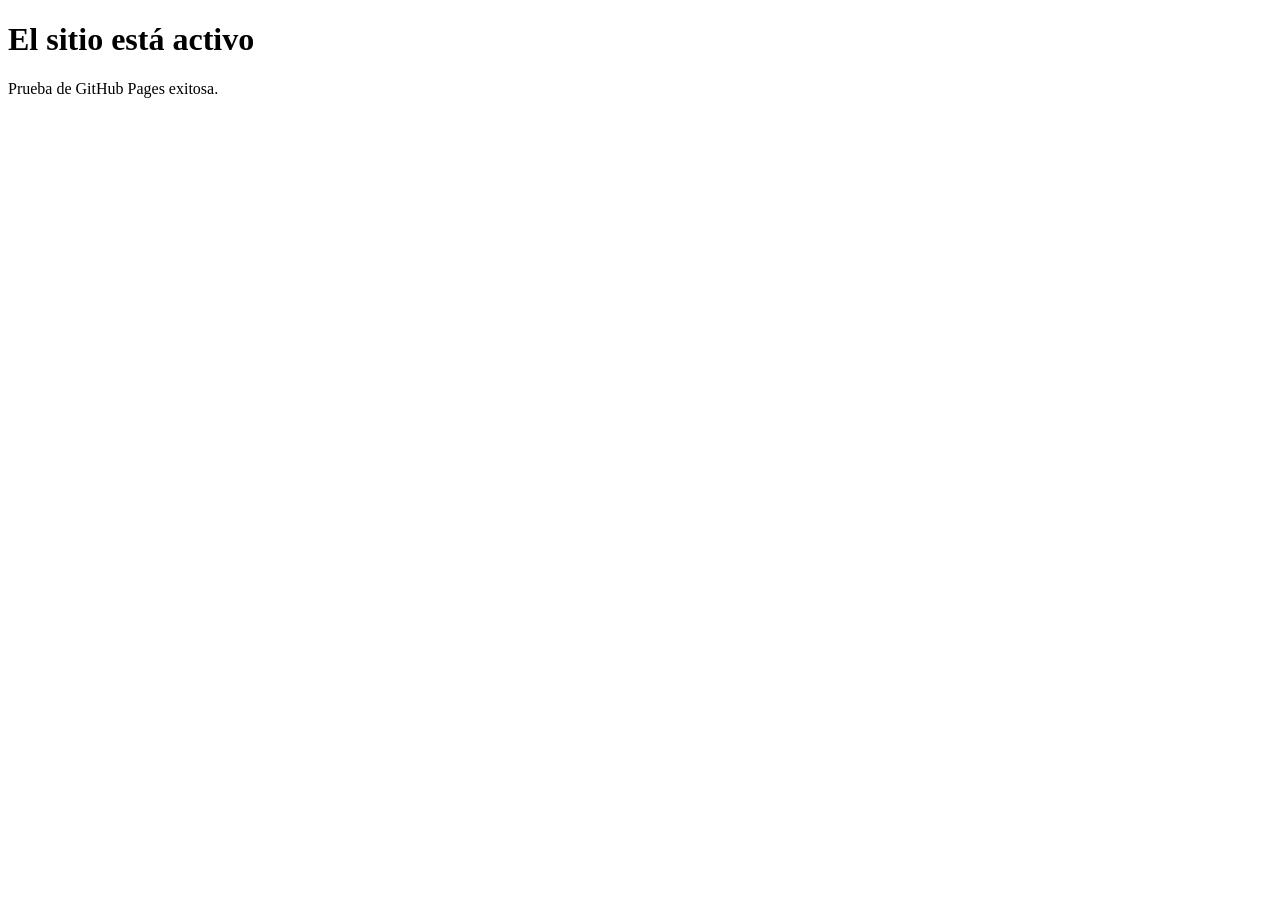
==== index.html @ 71c4453d "Add initial HTML structure for the website Signed-off-by: SIERRA4817 <107329649+sierra4817@users.nor" ====
<!DOCTYPE html>
<html lang="es">
<head>
    <meta charset="UTF-8">
    <title>Mi Sitio Web</title>
</head>
<body>
    <h1>El sitio está activo</h1>
    <p>Prueba de GitHub Pages exitosa.</p>
</body>
</html>
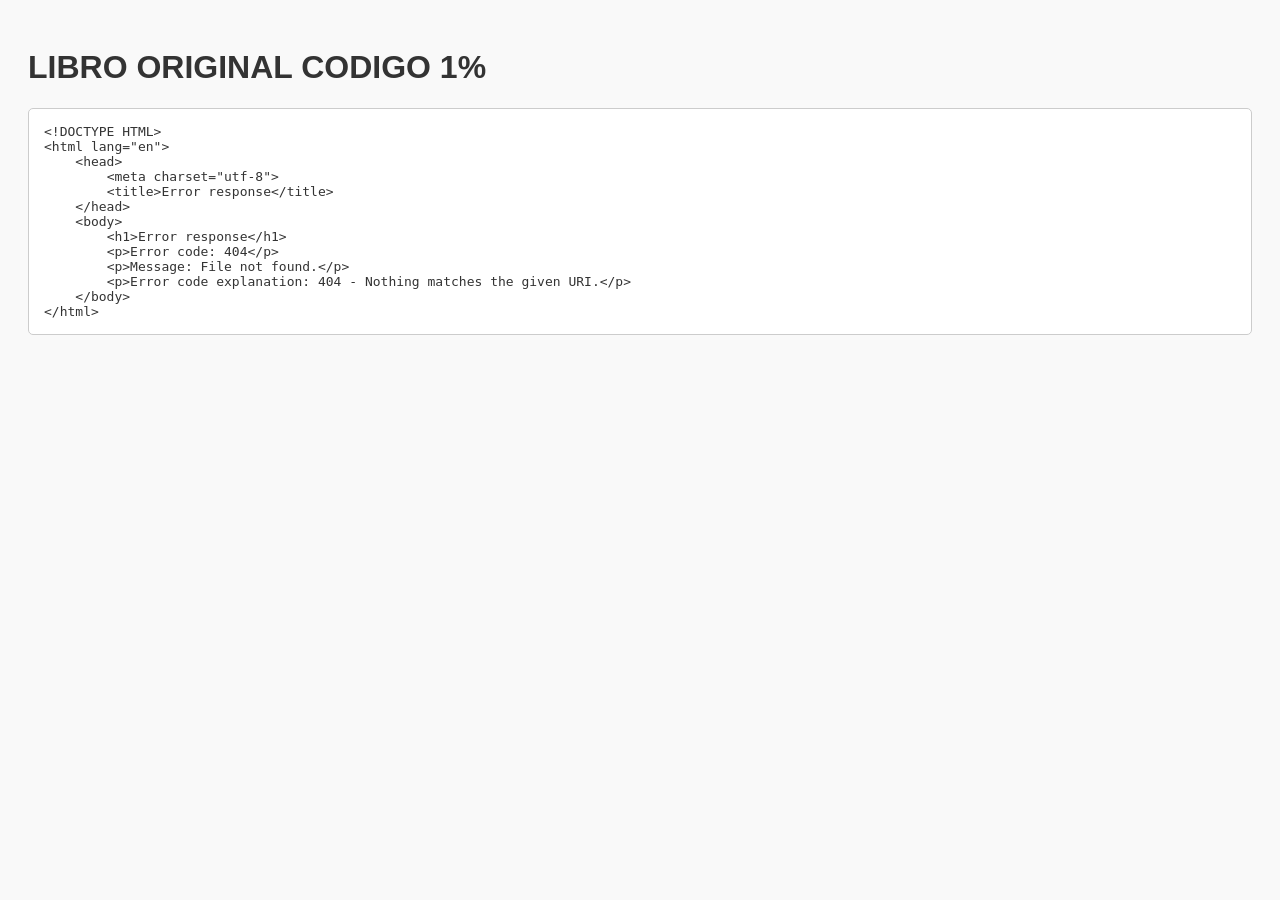
==== commit 02db2c60: "Enhance index.html with responsive design and styles Added viewport meta tag and styling for better " ====
--- a/index.html
+++ b/index.html
@@ -1,11 +1,44 @@
 <!DOCTYPE html>
 <html lang="es">
 <head>
-    <meta charset="UTF-8">
-    <title>Mi Sitio Web</title>
+  <meta charset="UTF-8" />
+  <meta name="viewport" content="width=device-width, initial-scale=1.0"/>
+  <title>LIBRO ORIGINAL CODIGO 1%</title>
+  <style>
+    body {
+      font-family: Arial, sans-serif;
+      background-color: #f9f9f9;
+      color: #333;
+      padding: 20px;
+    }
+    pre {
+      white-space: pre-wrap;
+      word-wrap: break-word;
+      background-color: #fff;
+      padding: 15px;
+      border: 1px solid #ccc;
+      border-radius: 5px;
+      overflow-x: auto;
+    }
+  </style>
 </head>
 <body>
-    <h1>El sitio está activo</h1>
-    <p>Prueba de GitHub Pages exitosa.</p>
+
+<h1>LIBRO ORIGINAL CODIGO 1%</h1>
+
+<pre id="contenido">
+<!-- PEGAR AQUÍ EL CONTENIDO DEL ARCHIVO -->
+</pre>
+
+<script>
+  // Si quieres cargar el contenido desde un archivo externo (opcional)
+  fetch("codigo.txt")
+    .then(response => response.text())
+    .then(data => {
+      document.getElementById("contenido").textContent = data;
+    })
+    .catch(err => console.error("Error al cargar el archivo:", err));
+</script>
+
 </body>
 </html>
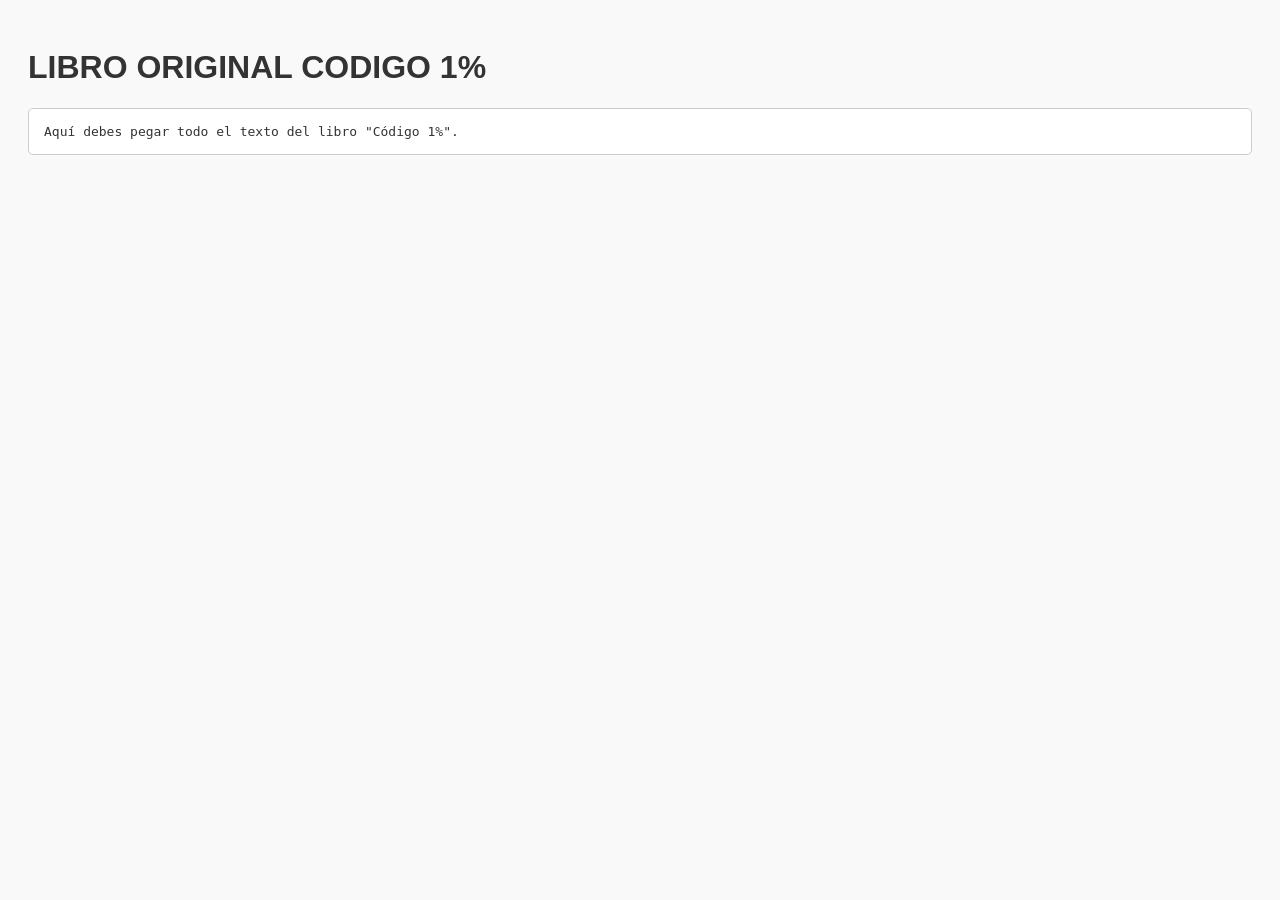
==== commit 3079b2e0: "Update index.html Signed-off-by: SIERRA4817 <107329649+sierra4817@users.noreply.github.com>" ====
--- a/index.html
+++ b/index.html
@@ -27,18 +27,8 @@
 <h1>LIBRO ORIGINAL CODIGO 1%</h1>
 
 <pre id="contenido">
-<!-- PEGAR AQUÍ EL CONTENIDO DEL ARCHIVO -->
+Aquí debes pegar todo el texto del libro "Código 1%".
 </pre>
-
-<script>
-  // Si quieres cargar el contenido desde un archivo externo (opcional)
-  fetch("codigo.txt")
-    .then(response => response.text())
-    .then(data => {
-      document.getElementById("contenido").textContent = data;
-    })
-    .catch(err => console.error("Error al cargar el archivo:", err));
-</script>
 
 </body>
 </html>
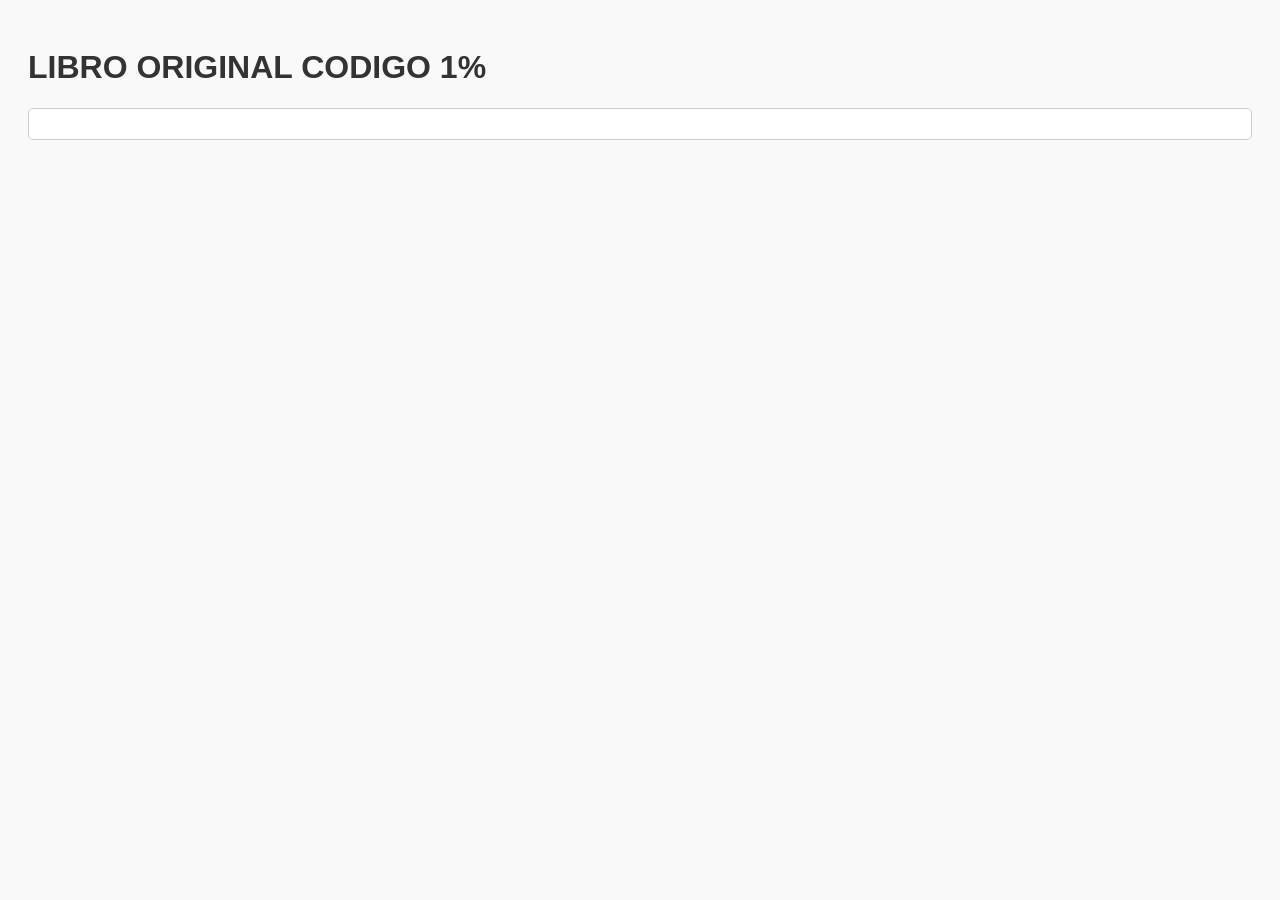
==== commit b02ae618: "Update index.html Signed-off-by: SIERRA4817 <107329649+sierra4817@users.noreply.github.com>" ====
--- a/index.html
+++ b/index.html
@@ -18,7 +18,6 @@
       padding: 15px;
       border: 1px solid #ccc;
       border-radius: 5px;
-      overflow-x: auto;
     }
   </style>
 </head>
@@ -26,8 +25,7 @@
 
 <h1>LIBRO ORIGINAL CODIGO 1%</h1>
 
-<pre id="contenido">
-Aquí debes pegar todo el texto del libro "Código 1%".
+<pre>
 </pre>
 
 </body>
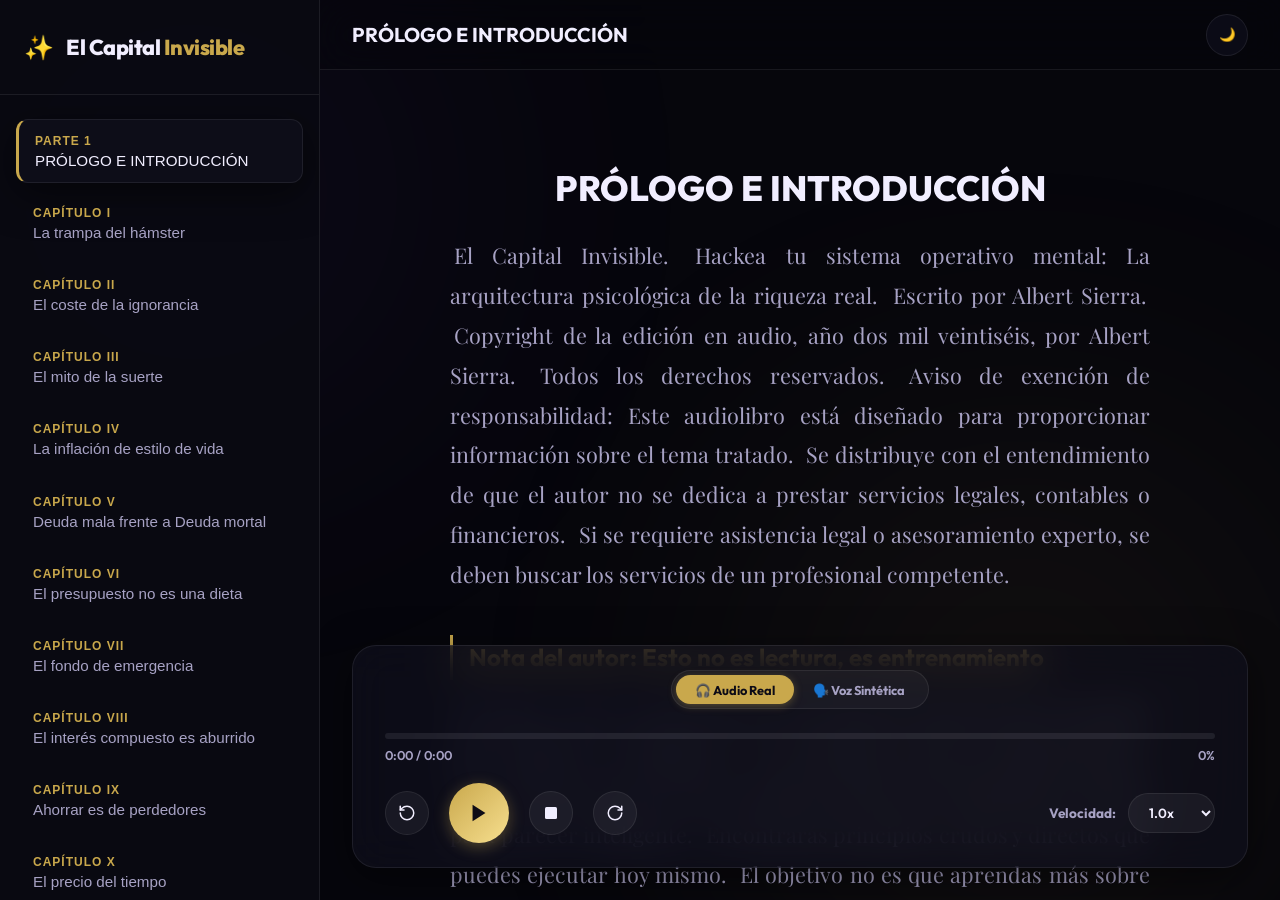
==== commit 40c40624: "Add files via upload Signed-off-by: SIERRA4817 <107329649+sierra4817@users.noreply.github.com>" ====
--- a/index.html
+++ b/index.html
@@ -1,32 +1,132 @@
 <!DOCTYPE html>
 <html lang="es">
 <head>
-  <meta charset="UTF-8" />
-  <meta name="viewport" content="width=device-width, initial-scale=1.0"/>
-  <title>LIBRO ORIGINAL CODIGO 1%</title>
-  <style>
-    body {
-      font-family: Arial, sans-serif;
-      background-color: #f9f9f9;
-      color: #333;
-      padding: 20px;
-    }
-    pre {
-      white-space: pre-wrap;
-      word-wrap: break-word;
-      background-color: #fff;
-      padding: 15px;
-      border: 1px solid #ccc;
-      border-radius: 5px;
-    }
-  </style>
+    <meta charset="UTF-8">
+    <meta name="viewport" content="width=device-width, initial-scale=1.0">
+    <title>Lector Inteligente - El Capital Invisible</title>
+    
+    <!-- Google Fonts -->
+    <link rel="preconnect" href="https://fonts.googleapis.com">
+    <link rel="preconnect" href="https://fonts.gstatic.com" crossorigin>
+    <link href="https://fonts.googleapis.com/css2?family=Outfit:wght@300;400;500;600;700;800&family=Playfair+Display:ital,wght@0,500;0,700;1,400&display=swap" rel="stylesheet">
+    
+    <!-- Styles -->
+    <link rel="stylesheet" href="styles.css">
 </head>
-<body>
+<body class="dark-theme">
+    <!-- Background glows -->
+    <div class="ambient-glow bg-glow-1"></div>
+    <div class="ambient-glow bg-glow-2"></div>
 
-<h1>LIBRO ORIGINAL CODIGO 1%</h1>
+    <div class="app-wrapper">
+        <!-- Sidebar: Chapter List -->
+        <aside class="sidebar" id="sidebar">
+            <div class="sidebar-header">
+                <div class="logo-area">
+                    <span class="logo-icon">✨</span>
+                    <h2>El Capital <span class="gold-text">Invisible</span></h2>
+                </div>
+                <button class="close-sidebar-btn" id="close-sidebar-mobile" aria-label="Cerrar menú">×</button>
+            </div>
+            <nav class="chapter-nav">
+                <ul id="chapter-list">
+                    <!-- Loaded dynamically from app.js -->
+                </ul>
+            </nav>
+        </aside>
 
-<pre>
-</pre>
+        <!-- Main Content Area -->
+        <main class="main-content">
+            <!-- Top Bar -->
+            <header class="top-bar">
+                <button class="menu-toggle-btn" id="menu-toggle" aria-label="Ver capítulos">
+                    <svg viewBox="0 0 24 24" fill="none" stroke="currentColor" stroke-width="2">
+                        <line x1="3" y1="12" x2="21" y2="12"></line>
+                        <line x1="3" y1="6" x2="21" y2="6"></line>
+                        <line x1="3" y1="18" x2="21" y2="18"></line>
+                    </svg>
+                </button>
+                <div class="header-center">
+                    <h1 id="current-chapter-title">Cargando Libro...</h1>
+                </div>
+                <div class="theme-switch-wrapper">
+                    <button class="theme-toggle-btn" id="theme-toggle" title="Cambiar tema">
+                        <span class="sun-icon">☀️</span>
+                        <span class="moon-icon">🌙</span>
+                    </button>
+                </div>
+            </header>
 
+            <!-- E-Reader Pane -->
+            <article class="reader-pane" id="reader-pane">
+                <div class="reader-container" id="reader-container">
+                    <!-- Text paragraphs loaded dynamically -->
+                </div>
+            </article>
+
+            <!-- Bottom Glassmorphic Controller -->
+            <footer class="player-bar">
+                <div class="player-header">
+                    <div class="mode-selector">
+                        <button class="mode-btn active" id="mode-audio">🎧 Audio Real</button>
+                        <button class="mode-btn" id="mode-tts">🗣️ Voz Sintética</button>
+                    </div>
+                </div>
+
+                <div class="player-progress">
+                    <div class="progress-bar-bg" id="progress-bar-bg">
+                        <div class="progress-bar-fill" id="progress-bar-fill"></div>
+                    </div>
+                    <div class="progress-labels">
+                        <span id="progress-percent">0:00 / 0:00</span>
+                        <span id="progress-percentage-val">0%</span>
+                    </div>
+                </div>
+
+                <div class="player-controls">
+                    <div class="voice-controls" id="voice-controls-container">
+                        <label for="voice-select">Voz:</label>
+                        <select id="voice-select" class="custom-select">
+                            <option value="">Cargando voces del sistema...</option>
+                        </select>
+                    </div>
+
+                    <div class="playback-buttons">
+                        <button class="player-btn btn-secondary" id="btn-prev" title="Retroceder 10s">
+                            <svg viewBox="0 0 24 24" fill="none" stroke="currentColor" stroke-width="2" stroke-linecap="round" stroke-linejoin="round"><path d="M3 12a9 9 0 1 0 9-9 9.75 9.75 0 0 0-6.74 2.74L3 8"/><path d="M3 3v5h5"/></svg>
+                        </button>
+                        <button class="player-btn btn-primary btn-play-pause" id="btn-play-pause" title="Reproducir">
+                            <svg class="play-svg" viewBox="0 0 24 24" fill="currentColor"><polygon points="5 3 19 12 5 21 5 3"></polygon></svg>
+                            <svg class="pause-svg hidden" viewBox="0 0 24 24" fill="currentColor"><rect x="6" y="4" width="4" height="16"></rect><rect x="14" y="4" width="4" height="16"></rect></svg>
+                        </button>
+                        <button class="player-btn btn-secondary" id="btn-stop" title="Detener">
+                            <svg viewBox="0 0 24 24" fill="currentColor"><rect x="4" y="4" width="16" height="16" rx="2"></rect></svg>
+                        </button>
+                        <button class="player-btn btn-secondary" id="btn-next" title="Adelantar 10s">
+                            <svg viewBox="0 0 24 24" fill="none" stroke="currentColor" stroke-width="2" stroke-linecap="round" stroke-linejoin="round"><path d="M21 12a9 9 0 1 1-9-9 9.75 9.75 0 0 1 6.74 2.74L21 8"/><path d="M21 3v5h-5"/></svg>
+                        </button>
+                    </div>
+
+                    <div class="speed-controls">
+                        <label for="speed-select">Velocidad:</label>
+                        <select id="speed-select" class="custom-select">
+                            <option value="0.75">0.75x</option>
+                            <option value="1.0" selected>1.0x</option>
+                            <option value="1.2">1.2x</option>
+                            <option value="1.5">1.5x</option>
+                            <option value="1.8">1.8x</option>
+                            <option value="2.0">2.0x</option>
+                        </select>
+                    </div>
+                </div>
+            </footer>
+        </main>
+    </div>
+
+    <!-- Hidden native audio element -->
+    <audio id="audio-element"></audio>
+
+    <!-- Scripts -->
+    <script src="app.js"></script>
 </body>
 </html>
--- a/styles.css
+++ b/styles.css
@@ -0,0 +1,665 @@
+/* ==========================================================================
+   DESIGN SYSTEM & CONSTANTS
+   ========================================================================== */
+:root {
+    /* Fonts */
+    --font-ui: 'Outfit', -apple-system, BlinkMacSystemFont, 'Segoe UI', Roboto, sans-serif;
+    --font-serif: 'Georgia', 'Playfair Display', serif;
+
+    /* Dark Mode Theme (Default) */
+    --bg-main: #06060c;
+    --bg-surface: rgba(16, 16, 30, 0.65);
+    --bg-sidebar: rgba(10, 10, 18, 0.95);
+    --border-color: rgba(255, 255, 255, 0.08);
+    
+    --text-primary: #f1eeff;
+    --text-secondary: #a7a2c4;
+    --text-muted: #5e5a7b;
+    
+    --primary-color: #8a4bf3;
+    --primary-glow: rgba(138, 75, 243, 0.4);
+    --gold-color: #c9a84c;
+    --gold-glow: rgba(201, 168, 76, 0.35);
+    
+    --glass-blur: blur(20px);
+    --glass-shadow: 0 10px 40px rgba(0, 0, 0, 0.5);
+    --sentence-highlight-bg: rgba(201, 168, 76, 0.15);
+    --sentence-highlight-border: #c9a84c;
+    
+    --transition-smooth: all 0.3s cubic-bezier(0.25, 0.8, 0.25, 1);
+    --transition-quick: all 0.15s ease;
+}
+
+/* Light Mode Theme overrides */
+.light-theme {
+    --bg-main: #f5f5fa;
+    --bg-surface: rgba(255, 255, 255, 0.8);
+    --bg-sidebar: rgba(240, 240, 248, 0.95);
+    --border-color: rgba(0, 0, 0, 0.08);
+    
+    --text-primary: #12101e;
+    --text-secondary: #5a5475;
+    --text-muted: #9590b2;
+    
+    --primary-color: #7224ec;
+    --primary-glow: rgba(114, 36, 236, 0.2);
+    --gold-color: #b38f2e;
+    --gold-glow: rgba(179, 143, 46, 0.25);
+    
+    --glass-shadow: 0 10px 30px rgba(114, 36, 236, 0.06);
+    --sentence-highlight-bg: rgba(179, 143, 46, 0.12);
+    --sentence-highlight-border: #b38f2e;
+}
+
+/* ==========================================================================
+   RESET & SETUP
+   ========================================================================== */
+* {
+    margin: 0;
+    padding: 0;
+    box-sizing: border-box;
+}
+
+body {
+    font-family: var(--font-ui);
+    background-color: var(--bg-main);
+    color: var(--text-primary);
+    min-height: 100vh;
+    overflow: hidden;
+    transition: background-color 0.4s ease, color 0.4s ease;
+}
+
+/* Ambient Glowing Circles */
+.ambient-glow {
+    position: fixed;
+    border-radius: 50%;
+    filter: blur(150px);
+    z-index: -1;
+    pointer-events: none;
+    opacity: 0.12;
+    transition: opacity 0.5s ease;
+}
+
+.bg-glow-1 {
+    width: 50vw;
+    height: 50vw;
+    top: -10vw;
+    left: -10vw;
+    background: radial-gradient(circle, var(--primary-color) 0%, transparent 70%);
+}
+
+.bg-glow-2 {
+    width: 60vw;
+    height: 60vw;
+    bottom: -15vw;
+    right: -10vw;
+    background: radial-gradient(circle, var(--gold-color) 0%, transparent 70%);
+}
+
+/* ==========================================================================
+   LAYOUT STRUCTURE
+   ========================================================================== */
+.app-wrapper {
+    display: flex;
+    height: 100vh;
+    width: 100vw;
+}
+
+/* Sidebar */
+.sidebar {
+    width: 320px;
+    height: 100%;
+    background-color: var(--bg-sidebar);
+    border-right: 1px solid var(--border-color);
+    display: flex;
+    flex-direction: column;
+    z-index: 10;
+    transition: var(--transition-smooth);
+}
+
+.sidebar-header {
+    padding: 2rem 1.5rem;
+    border-bottom: 1px solid var(--border-color);
+    display: flex;
+    justify-content: space-between;
+    align-items: center;
+}
+
+.logo-area {
+    display: flex;
+    align-items: center;
+    gap: 0.75rem;
+}
+
+.logo-icon {
+    font-size: 1.5rem;
+}
+
+.logo-area h2 {
+    font-size: 1.35rem;
+    font-weight: 800;
+    letter-spacing: -0.5px;
+}
+
+.gold-text {
+    color: var(--gold-color);
+}
+
+.close-sidebar-btn {
+    display: none;
+    background: none;
+    border: none;
+    color: var(--text-primary);
+    font-size: 2rem;
+    cursor: pointer;
+}
+
+/* Chapter List navigation */
+.chapter-nav {
+    flex: 1;
+    overflow-y: auto;
+    padding: 1.5rem 1rem;
+}
+
+.chapter-nav::-webkit-scrollbar {
+    width: 5px;
+}
+.chapter-nav::-webkit-scrollbar-thumb {
+    background-color: var(--border-color);
+    border-radius: 4px;
+}
+
+.chapter-nav ul {
+    list-style: none;
+    display: flex;
+    flex-direction: column;
+    gap: 0.5rem;
+}
+
+.chapter-item-btn {
+    width: 100%;
+    text-align: left;
+    background: none;
+    border: 1px solid transparent;
+    padding: 0.85rem 1rem;
+    border-radius: 12px;
+    color: var(--text-secondary);
+    font-weight: 500;
+    font-size: 0.95rem;
+    cursor: pointer;
+    transition: var(--transition-smooth);
+    display: flex;
+    flex-direction: column;
+    gap: 0.25rem;
+}
+
+.chapter-item-btn:hover {
+    background-color: rgba(255, 255, 255, 0.03);
+    color: var(--text-primary);
+}
+
+.chapter-item-btn.active {
+    background-color: var(--bg-surface);
+    border-color: var(--border-color);
+    color: var(--text-primary);
+    box-shadow: var(--glass-shadow);
+    border-left: 3px solid var(--gold-color);
+}
+
+.chapter-item-num {
+    font-size: 0.75rem;
+    text-transform: uppercase;
+    letter-spacing: 1px;
+    color: var(--gold-color);
+    font-weight: 700;
+}
+
+.chapter-item-name {
+    font-size: 0.95rem;
+}
+
+/* Main Content Area */
+.main-content {
+    flex: 1;
+    height: 100%;
+    display: flex;
+    flex-direction: column;
+    position: relative;
+    overflow: hidden;
+}
+
+/* Top Bar */
+.top-bar {
+    height: 70px;
+    border-bottom: 1px solid var(--border-color);
+    display: flex;
+    align-items: center;
+    justify-content: space-between;
+    padding: 0 2rem;
+    background-color: rgba(6, 6, 12, 0.4);
+    backdrop-filter: var(--glass-blur);
+    z-index: 5;
+}
+
+.menu-toggle-btn {
+    display: none;
+    background: none;
+    border: none;
+    color: var(--text-primary);
+    cursor: pointer;
+    width: 40px;
+    height: 40px;
+    align-items: center;
+    justify-content: center;
+    border-radius: 50%;
+    transition: var(--transition-quick);
+}
+
+.menu-toggle-btn:hover {
+    background-color: var(--border-color);
+}
+
+.menu-toggle-btn svg {
+    width: 24px;
+    height: 24px;
+}
+
+.header-center h1 {
+    font-size: 1.25rem;
+    font-weight: 700;
+    color: var(--text-primary);
+}
+
+.theme-toggle-btn {
+    background: var(--bg-surface);
+    border: 1px solid var(--border-color);
+    width: 42px;
+    height: 42px;
+    border-radius: 50%;
+    cursor: pointer;
+    display: flex;
+    align-items: center;
+    justify-content: center;
+    color: var(--text-primary);
+    transition: var(--transition-smooth);
+}
+
+.theme-toggle-btn:hover {
+    border-color: var(--gold-color);
+    transform: scale(1.05);
+}
+
+.theme-toggle-btn .sun-icon { display: none; }
+.theme-toggle-btn .moon-icon { display: block; }
+.light-theme .theme-toggle-btn .sun-icon { display: block; }
+.light-theme .theme-toggle-btn .moon-icon { display: none; }
+
+/* ==========================================================================
+   READER PANE (Georgia typography)
+   ========================================================================== */
+.reader-pane {
+    flex: 1;
+    overflow-y: auto;
+    padding: 3rem 4rem 10rem 4rem;
+    display: flex;
+    justify-content: center;
+    scroll-behavior: smooth;
+}
+
+.reader-pane::-webkit-scrollbar {
+    width: 8px;
+}
+.reader-pane::-webkit-scrollbar-thumb {
+    background-color: var(--border-color);
+    border-radius: 4px;
+}
+
+.reader-container {
+    max-width: 700px;
+    width: 100%;
+    font-family: var(--font-serif);
+    line-height: 1.85;
+    font-size: 1.35rem;
+}
+
+/* Headings in E-reader */
+.reader-container h3 {
+    font-family: var(--font-ui);
+    font-size: 2.2rem;
+    font-weight: 800;
+    color: var(--text-primary);
+    text-align: center;
+    margin-top: 3rem;
+    margin-bottom: 1.5rem;
+    line-height: 1.3;
+}
+
+.reader-container h4 {
+    font-family: var(--font-ui);
+    font-size: 1.5rem;
+    font-weight: 700;
+    color: var(--gold-color);
+    margin-top: 2.5rem;
+    margin-bottom: 1rem;
+    border-left: 3px solid var(--gold-color);
+    padding-left: 1rem;
+}
+
+.reader-container hr {
+    border: none;
+    height: 1px;
+    background-color: var(--border-color);
+    margin: 3rem 0;
+    position: relative;
+}
+
+.reader-container p {
+    margin-bottom: 1.75rem;
+    text-align: justify;
+    color: var(--text-secondary);
+    transition: var(--transition-smooth);
+}
+
+/* Sentence element styling */
+.sentence {
+    position: relative;
+    border-radius: 4px;
+    padding: 0 4px;
+    cursor: pointer;
+    transition: var(--transition-quick);
+}
+
+.sentence:hover {
+    background-color: rgba(255, 255, 255, 0.05);
+    color: var(--text-primary);
+}
+
+.light-theme .sentence:hover {
+    background-color: rgba(0, 0, 0, 0.04);
+}
+
+/* Speech Synthesis Active Sentence Highlights */
+.sentence.active-sentence {
+    background-color: var(--sentence-highlight-bg);
+    border-bottom: 2px solid var(--sentence-highlight-border);
+    color: var(--text-primary);
+    font-weight: 500;
+    box-shadow: 0 4px 12px rgba(0, 0, 0, 0.15);
+}
+
+.main-content:has(.active-sentence) .sentence:not(.active-sentence) {
+    opacity: 0.45;
+}
+
+/* ==========================================================================
+   GLASSMORPHIC PLAYER BAR
+   ========================================================================== */
+.player-bar {
+    position: absolute;
+    bottom: 2rem;
+    left: 2rem;
+    right: 2rem;
+    background-color: var(--bg-surface);
+    backdrop-filter: var(--glass-blur);
+    border: 1px solid var(--border-color);
+    border-radius: 24px;
+    padding: 1.5rem 2rem;
+    box-shadow: var(--glass-shadow);
+    display: flex;
+    flex-direction: column;
+    gap: 1.25rem;
+    z-index: 6;
+    transition: var(--transition-smooth);
+}
+
+.player-header {
+    display: flex;
+    justify-content: center;
+    margin-bottom: 0.25rem;
+}
+
+.mode-selector {
+    display: inline-flex;
+    background-color: rgba(255, 255, 255, 0.04);
+    padding: 0.25rem;
+    border-radius: 100px;
+    border: 1px solid var(--border-color);
+}
+
+.light-theme .mode-selector {
+    background-color: rgba(0, 0, 0, 0.03);
+}
+
+.mode-btn {
+    background: none;
+    border: none;
+    padding: 0.4rem 1.2rem;
+    font-weight: 700;
+    color: var(--text-secondary);
+    border-radius: 100px;
+    cursor: pointer;
+    font-size: 0.8rem;
+    transition: var(--transition-quick);
+    font-family: var(--font-ui);
+}
+
+.mode-btn:hover {
+    color: var(--text-primary);
+}
+
+.mode-btn.active {
+    background-color: var(--gold-color);
+    color: #0d0b16;
+    box-shadow: 0 2px 8px var(--gold-glow);
+}
+
+/* Progress bar inside controller */
+.player-progress {
+    display: flex;
+    flex-direction: column;
+    gap: 0.5rem;
+}
+
+.progress-bar-bg {
+    height: 6px;
+    background-color: rgba(255, 255, 255, 0.08);
+    border-radius: 100px;
+    overflow: hidden;
+    cursor: pointer;
+    position: relative;
+}
+
+.light-theme .progress-bar-bg {
+    background-color: rgba(0, 0, 0, 0.08);
+}
+
+.progress-bar-fill {
+    height: 100%;
+    width: 0%;
+    background: linear-gradient(90deg, var(--primary-color), var(--gold-color));
+    border-radius: 100px;
+    transition: width 0.15s ease;
+}
+
+.progress-labels {
+    display: flex;
+    justify-content: space-between;
+    font-size: 0.8rem;
+    font-weight: 600;
+    color: var(--text-secondary);
+}
+
+/* Controller layouts */
+.player-controls {
+    display: flex;
+    justify-content: space-between;
+    align-items: center;
+    gap: 2rem;
+}
+
+.voice-controls, .speed-controls {
+    display: flex;
+    align-items: center;
+    gap: 0.75rem;
+    font-size: 0.85rem;
+    font-weight: 700;
+    color: var(--text-secondary);
+}
+
+/* Custom Dropdown selects */
+.custom-select {
+    background-color: rgba(255, 255, 255, 0.05);
+    border: 1px solid var(--border-color);
+    color: var(--text-primary);
+    padding: 0.6rem 1rem;
+    border-radius: 100px;
+    font-family: var(--font-ui);
+    font-weight: 600;
+    cursor: pointer;
+    outline: none;
+    transition: var(--transition-smooth);
+}
+
+.light-theme .custom-select {
+    background-color: rgba(0, 0, 0, 0.03);
+}
+
+.custom-select:hover, .custom-select:focus {
+    border-color: var(--gold-color);
+    background-color: rgba(255, 255, 255, 0.08);
+}
+
+#voice-select {
+    max-width: 260px;
+}
+
+/* Buttons in Playback Controls */
+.playback-buttons {
+    display: flex;
+    align-items: center;
+    gap: 1.25rem;
+}
+
+.player-btn {
+    border: none;
+    border-radius: 50%;
+    cursor: pointer;
+    display: flex;
+    align-items: center;
+    justify-content: center;
+    transition: var(--transition-smooth);
+}
+
+.btn-primary {
+    width: 60px;
+    height: 60px;
+    background: linear-gradient(135deg, var(--gold-color), #f7df8f);
+    color: #0d0b16;
+    box-shadow: 0 4px 15px var(--gold-glow);
+}
+
+.btn-primary:hover {
+    transform: scale(1.08);
+    box-shadow: 0 6px 20px var(--gold-color);
+}
+
+.btn-secondary {
+    width: 44px;
+    height: 44px;
+    background-color: rgba(255, 255, 255, 0.05);
+    border: 1px solid var(--border-color);
+    color: var(--text-primary);
+}
+
+.light-theme .btn-secondary {
+    background-color: rgba(0, 0, 0, 0.03);
+}
+
+.btn-secondary:hover {
+    border-color: var(--gold-color);
+    color: var(--gold-color);
+    transform: translateY(-2px);
+}
+
+.player-btn svg {
+    width: 18px;
+    height: 18px;
+}
+
+.btn-primary svg {
+    width: 22px;
+    height: 22px;
+}
+
+.hidden {
+    display: none !important;
+}
+
+/* ==========================================================================
+   RESPONSIVE DESIGN (Adaptive styling)
+   ========================================================================== */
+@media (max-width: 992px) {
+    .sidebar {
+        position: fixed;
+        left: -320px;
+        top: 0;
+        bottom: 0;
+        box-shadow: 10px 0 30px rgba(0, 0, 0, 0.4);
+    }
+    
+    .sidebar.open {
+        left: 0;
+    }
+    
+    .close-sidebar-btn {
+        display: block;
+    }
+    
+    .menu-toggle-btn {
+        display: flex;
+    }
+}
+
+@media (max-width: 768px) {
+    .reader-pane {
+        padding: 2rem 1.5rem 12rem 1.5rem;
+    }
+    
+    .reader-container h3 {
+        font-size: 1.8rem;
+    }
+    
+    .reader-container {
+        font-size: 1.2rem;
+    }
+    
+    .player-bar {
+        left: 1rem;
+        right: 1rem;
+        bottom: 1rem;
+        padding: 1rem;
+        gap: 1rem;
+        border-radius: 20px;
+    }
+    
+    .player-controls {
+        flex-direction: column;
+        gap: 1rem;
+    }
+    
+    .voice-controls, .speed-controls {
+        width: 100%;
+        justify-content: space-between;
+    }
+    
+    #voice-select {
+        max-width: 100%;
+        flex: 1;
+    }
+    
+    .playback-buttons {
+        order: -1;
+        width: 100%;
+        justify-content: center;
+    }
+}
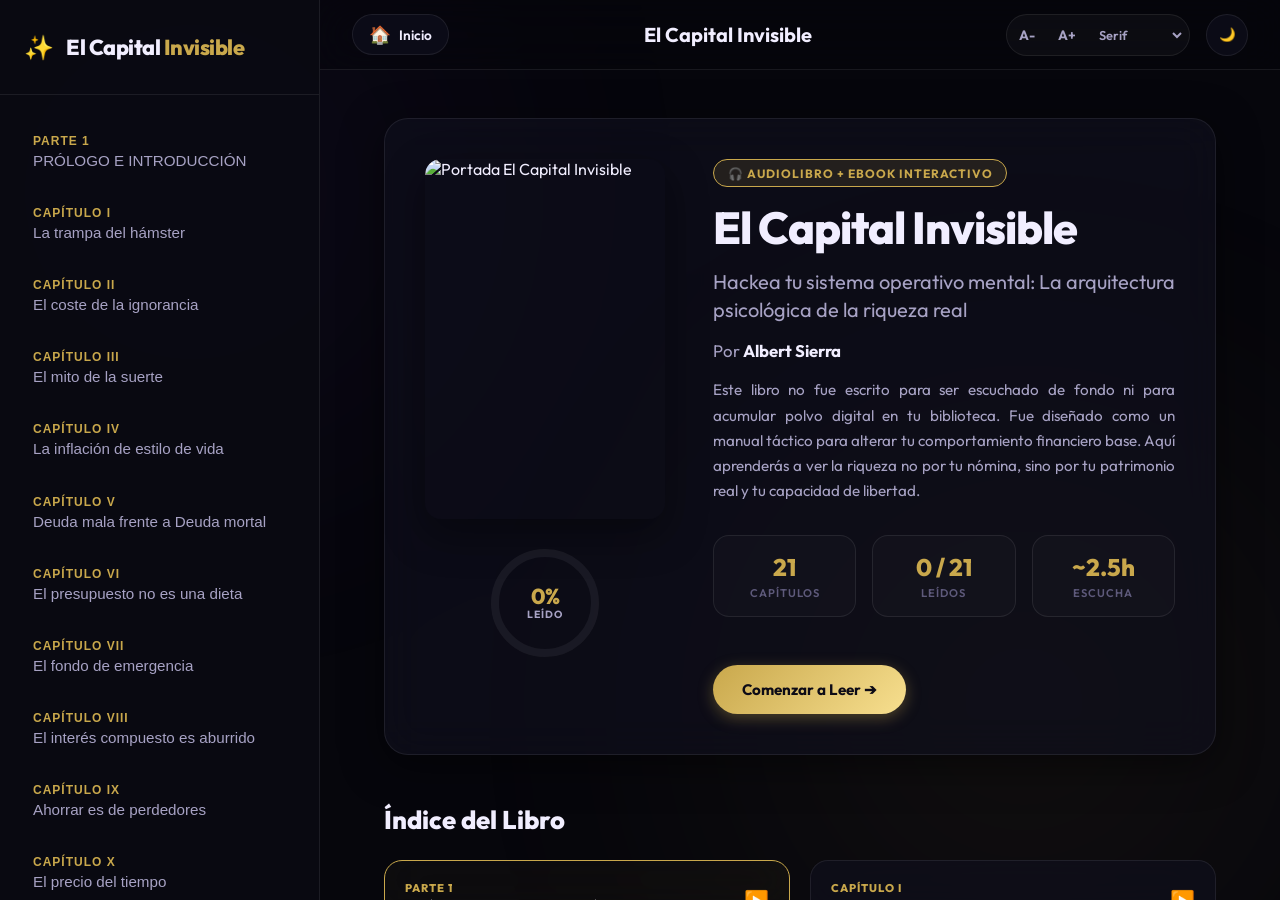
==== commit 392caefa: "Upgrade reader app: Add dashboard, sepia theme, ebook sizing controls, visualizer, and remove TTS vo" ====
--- a/index.html
+++ b/index.html
@@ -39,38 +39,118 @@
         <main class="main-content">
             <!-- Top Bar -->
             <header class="top-bar">
-                <button class="menu-toggle-btn" id="menu-toggle" aria-label="Ver capítulos">
-                    <svg viewBox="0 0 24 24" fill="none" stroke="currentColor" stroke-width="2">
-                        <line x1="3" y1="12" x2="21" y2="12"></line>
-                        <line x1="3" y1="6" x2="21" y2="6"></line>
-                        <line x1="3" y1="18" x2="21" y2="18"></line>
-                    </svg>
-                </button>
+                <div class="top-bar-left">
+                    <button class="menu-toggle-btn" id="menu-toggle" aria-label="Ver capítulos">
+                        <svg viewBox="0 0 24 24" fill="none" stroke="currentColor" stroke-width="2">
+                            <line x1="3" y1="12" x2="21" y2="12"></line>
+                            <line x1="3" y1="6" x2="21" y2="6"></line>
+                            <line x1="3" y1="18" x2="21" y2="18"></line>
+                        </svg>
+                    </button>
+                    <button class="btn-icon-bar" id="btn-go-home" title="Ir al Inicio / Biblioteca">
+                        <span class="home-icon-symbol">🏠</span>
+                        <span class="btn-text-desktop">Inicio</span>
+                    </button>
+                </div>
                 <div class="header-center">
-                    <h1 id="current-chapter-title">Cargando Libro...</h1>
-                </div>
-                <div class="theme-switch-wrapper">
-                    <button class="theme-toggle-btn" id="theme-toggle" title="Cambiar tema">
-                        <span class="sun-icon">☀️</span>
-                        <span class="moon-icon">🌙</span>
-                    </button>
+                    <h1 id="current-chapter-title">El Capital Invisible</h1>
+                </div>
+                <div class="top-bar-right">
+                    <div class="ebook-controls" id="ebook-controls">
+                        <button class="btn-font-size" id="font-decrease" title="Reducir letra">A-</button>
+                        <button class="btn-font-size" id="font-increase" title="Aumentar letra">A+</button>
+                        <select id="font-family-select" class="font-family-select" title="Familia de letra">
+                            <option value="serif" selected>Serif</option>
+                            <option value="sans-serif">Sans-Serif</option>
+                        </select>
+                    </div>
+                    <div class="theme-switch-wrapper">
+                        <button class="theme-toggle-btn" id="theme-toggle" title="Cambiar tema">
+                            <span class="theme-icon-indicator" id="theme-indicator">🌙</span>
+                        </button>
+                    </div>
                 </div>
             </header>
 
+            <!-- Dashboard / Biblioteca View -->
+            <section class="dashboard-view" id="dashboard-view">
+                <div class="dashboard-container">
+                    <div class="dashboard-hero">
+                        <div class="book-cover-wrapper">
+                            <img src="cover.png" alt="Portada El Capital Invisible" class="book-cover-img" id="dashboard-cover">
+                            <div class="progress-ring-container">
+                                <svg class="progress-ring" width="120" height="120">
+                                    <circle class="progress-ring__circle-bg" stroke="rgba(255,255,255,0.06)" stroke-width="8" fill="transparent" r="50" cx="60" cy="60"/>
+                                    <circle class="progress-ring__circle" id="progress-circle-bar" stroke="var(--gold-color)" stroke-width="8" fill="transparent" r="50" cx="60" cy="60" stroke-dasharray="314.16" stroke-dashoffset="314.16"/>
+                                </svg>
+                                <div class="progress-ring-text">
+                                    <span id="dashboard-progress-percent">0%</span>
+                                    <small>Leído</small>
+                                </div>
+                            </div>
+                        </div>
+                        <div class="book-details">
+                            <span class="badge">🎧 AUDIOLIBRO + EBOOK INTERACTIVO</span>
+                            <h2 class="book-title">El Capital Invisible</h2>
+                            <p class="book-subtitle">Hackea tu sistema operativo mental: La arquitectura psicológica de la riqueza real</p>
+                            <p class="book-author">Por <strong>Albert Sierra</strong></p>
+                            <p class="book-description">
+                                Este libro no fue escrito para ser escuchado de fondo ni para acumular polvo digital en tu biblioteca. Fue diseñado como un manual táctico para alterar tu comportamiento financiero base. Aquí aprenderás a ver la riqueza no por tu nómina, sino por tu patrimonio real y tu capacidad de libertad.
+                            </p>
+                            
+                            <div class="dashboard-stats">
+                                <div class="stat-card">
+                                    <span class="stat-val" id="stat-chapters-count">21</span>
+                                    <span class="stat-lbl">Capítulos</span>
+                                </div>
+                                <div class="stat-card">
+                                    <span class="stat-val" id="stat-progress-chapters">0 / 21</span>
+                                    <span class="stat-lbl">Leídos</span>
+                                </div>
+                                <div class="stat-card">
+                                    <span class="stat-val">~2.5h</span>
+                                    <span class="stat-lbl">Escucha</span>
+                                </div>
+                            </div>
+
+                            <div class="dashboard-actions">
+                                <button class="btn-dashboard btn-primary-dash" id="btn-start-reading">
+                                    Comenzar a Leer ➔
+                                </button>
+                                <button class="btn-dashboard btn-secondary-dash hidden" id="btn-resume-reading">
+                                    Continuar Lectura
+                                </button>
+                            </div>
+                        </div>
+                    </div>
+                    
+                    <div class="dashboard-chapters-section">
+                        <h3>Índice del Libro</h3>
+                        <div class="chapters-grid" id="chapters-grid">
+                            <!-- Loaded dynamically from app.js -->
+                        </div>
+                    </div>
+                </div>
+            </section>
+
             <!-- E-Reader Pane -->
-            <article class="reader-pane" id="reader-pane">
+            <article class="reader-pane hidden" id="reader-pane">
                 <div class="reader-container" id="reader-container">
                     <!-- Text paragraphs loaded dynamically -->
                 </div>
             </article>
 
             <!-- Bottom Glassmorphic Controller -->
-            <footer class="player-bar">
+            <footer class="player-bar hidden" id="player-bar-container">
                 <div class="player-header">
-                    <div class="mode-selector">
-                        <button class="mode-btn active" id="mode-audio">🎧 Audio Real</button>
-                        <button class="mode-btn" id="mode-tts">🗣️ Voz Sintética</button>
-                    </div>
+                    <div class="equalizer-container" id="equalizer" style="margin-left: 0;">
+                        <div class="equalizer-bar"></div>
+                        <div class="equalizer-bar"></div>
+                        <div class="equalizer-bar"></div>
+                        <div class="equalizer-bar"></div>
+                        <div class="equalizer-bar"></div>
+                    </div>
+                    <span class="player-track-info" id="player-track-info" style="font-size: 0.85rem; font-weight: 700; color: var(--gold-color); margin-left: 0.75rem;">Reproduciendo Audio Real</span>
                 </div>
 
                 <div class="player-progress">
@@ -84,13 +164,6 @@
                 </div>
 
                 <div class="player-controls">
-                    <div class="voice-controls" id="voice-controls-container">
-                        <label for="voice-select">Voz:</label>
-                        <select id="voice-select" class="custom-select">
-                            <option value="">Cargando voces del sistema...</option>
-                        </select>
-                    </div>
-
                     <div class="playback-buttons">
                         <button class="player-btn btn-secondary" id="btn-prev" title="Retroceder 10s">
                             <svg viewBox="0 0 24 24" fill="none" stroke="currentColor" stroke-width="2" stroke-linecap="round" stroke-linejoin="round"><path d="M3 12a9 9 0 1 0 9-9 9.75 9.75 0 0 0-6.74 2.74L3 8"/><path d="M3 3v5h5"/></svg>
--- a/styles.css
+++ b/styles.css
@@ -48,6 +48,27 @@
     
     --glass-shadow: 0 10px 30px rgba(114, 36, 236, 0.06);
     --sentence-highlight-bg: rgba(179, 143, 46, 0.12);
+    --sentence-highlight-border: #b38f2e;
+}
+
+/* Sepia Theme overrides */
+.sepia-theme {
+    --bg-main: #f4ecd8;
+    --bg-surface: rgba(253, 251, 245, 0.82);
+    --bg-sidebar: rgba(240, 230, 210, 0.95);
+    --border-color: rgba(90, 70, 50, 0.1);
+    
+    --text-primary: #3d2f1f;
+    --text-secondary: #6e5c4a;
+    --text-muted: #a39281;
+    
+    --primary-color: #9c5c24;
+    --primary-glow: rgba(156, 92, 36, 0.2);
+    --gold-color: #b38f2e;
+    --gold-glow: rgba(179, 143, 46, 0.25);
+    
+    --glass-shadow: 0 10px 35px rgba(90, 70, 50, 0.05);
+    --sentence-highlight-bg: rgba(179, 143, 46, 0.14);
     --sentence-highlight-border: #b38f2e;
 }
 
@@ -663,3 +684,520 @@
         justify-content: center;
     }
 }
+
+/* ==========================================================================
+   TOP BAR EXTENSIONS & EBOOK CONTROLS
+   ========================================================================== */
+.top-bar-left {
+    display: flex;
+    align-items: center;
+    gap: 1rem;
+}
+
+.btn-icon-bar {
+    background: var(--bg-surface);
+    border: 1px solid var(--border-color);
+    padding: 0.5rem 1rem;
+    border-radius: 100px;
+    font-family: var(--font-ui);
+    font-weight: 600;
+    font-size: 0.85rem;
+    color: var(--text-primary);
+    cursor: pointer;
+    display: flex;
+    align-items: center;
+    gap: 0.5rem;
+    transition: var(--transition-smooth);
+}
+
+.btn-icon-bar:hover {
+    border-color: var(--gold-color);
+    transform: translateY(-1px);
+}
+
+.home-icon-symbol {
+    font-size: 1.1rem;
+}
+
+.top-bar-right {
+    display: flex;
+    align-items: center;
+    gap: 1rem;
+}
+
+.ebook-controls {
+    display: flex;
+    align-items: center;
+    gap: 0.5rem;
+    background: rgba(0, 0, 0, 0.03);
+    padding: 0.25rem;
+    border-radius: 100px;
+    border: 1px solid var(--border-color);
+}
+
+.dark-theme .ebook-controls {
+    background: rgba(255, 255, 255, 0.03);
+}
+
+.btn-font-size {
+    background: none;
+    border: none;
+    color: var(--text-secondary);
+    width: 32px;
+    height: 32px;
+    border-radius: 50%;
+    font-family: var(--font-ui);
+    font-weight: 700;
+    font-size: 0.85rem;
+    cursor: pointer;
+    transition: var(--transition-quick);
+    display: flex;
+    align-items: center;
+    justify-content: center;
+}
+
+.btn-font-size:hover {
+    background: rgba(255, 255, 255, 0.05);
+    color: var(--text-primary);
+}
+
+.light-theme .btn-font-size:hover {
+    background: rgba(0, 0, 0, 0.05);
+}
+
+.font-family-select {
+    background: none;
+    border: none;
+    color: var(--text-secondary);
+    font-family: var(--font-ui);
+    font-weight: 600;
+    font-size: 0.8rem;
+    padding: 0 0.5rem 0 0.25rem;
+    outline: none;
+    cursor: pointer;
+}
+
+.font-family-select option {
+    background-color: var(--bg-main);
+    color: var(--text-primary);
+}
+
+/* ==========================================================================
+   DASHBOARD VIEW
+   ========================================================================== */
+.dashboard-view {
+    flex: 1;
+    overflow-y: auto;
+    padding: 3rem 4rem 10rem 4rem;
+    display: flex;
+    justify-content: center;
+    scroll-behavior: smooth;
+}
+
+.dashboard-view::-webkit-scrollbar {
+    width: 8px;
+}
+.dashboard-view::-webkit-scrollbar-thumb {
+    background-color: var(--border-color);
+    border-radius: 4px;
+}
+
+.dashboard-container {
+    max-width: 1000px;
+    width: 100%;
+    display: flex;
+    flex-direction: column;
+    gap: 3rem;
+}
+
+.dashboard-hero {
+    display: grid;
+    grid-template-columns: 240px 1fr;
+    gap: 3rem;
+    background-color: var(--bg-surface);
+    border: 1px solid var(--border-color);
+    border-radius: 24px;
+    padding: 2.5rem;
+    box-shadow: var(--glass-shadow);
+    backdrop-filter: var(--glass-blur);
+    align-items: start;
+}
+
+.book-cover-wrapper {
+    display: flex;
+    flex-direction: column;
+    align-items: center;
+    gap: 1.5rem;
+    position: relative;
+}
+
+.book-cover-img {
+    width: 100%;
+    aspect-ratio: 2/3;
+    border-radius: 16px;
+    object-fit: cover;
+    box-shadow: 0 15px 40px rgba(0, 0, 0, 0.4);
+    transition: var(--transition-smooth);
+}
+
+.book-cover-img:hover {
+    transform: translateY(-5px) scale(1.02);
+    box-shadow: 0 20px 45px rgba(138, 75, 243, 0.25);
+}
+
+.progress-ring-container {
+    position: relative;
+    display: flex;
+    align-items: center;
+    justify-content: center;
+    width: 120px;
+    height: 120px;
+}
+
+.progress-ring {
+    transform: rotate(-90deg);
+}
+
+.progress-ring__circle {
+    transition: stroke-dashoffset 0.35s;
+    transform-origin: 50% 50%;
+}
+
+.progress-ring-text {
+    position: absolute;
+    display: flex;
+    flex-direction: column;
+    align-items: center;
+    justify-content: center;
+    line-height: 1.1;
+}
+
+.progress-ring-text span {
+    font-size: 1.35rem;
+    font-weight: 800;
+    color: var(--gold-color);
+}
+
+.progress-ring-text small {
+    font-size: 0.65rem;
+    text-transform: uppercase;
+    letter-spacing: 1px;
+    color: var(--text-secondary);
+    font-weight: 700;
+}
+
+.book-details {
+    display: flex;
+    flex-direction: column;
+    gap: 1rem;
+}
+
+.badge {
+    align-self: start;
+    background-color: rgba(201, 168, 76, 0.12);
+    border: 1px solid var(--gold-color);
+    color: var(--gold-color);
+    padding: 0.35rem 0.85rem;
+    border-radius: 100px;
+    font-size: 0.75rem;
+    font-weight: 700;
+    letter-spacing: 1px;
+}
+
+.book-title {
+    font-size: 2.8rem;
+    font-weight: 800;
+    letter-spacing: -1px;
+    line-height: 1.1;
+    color: var(--text-primary);
+}
+
+.book-subtitle {
+    font-size: 1.25rem;
+    line-height: 1.4;
+    color: var(--text-secondary);
+}
+
+.book-author {
+    font-size: 1.05rem;
+    color: var(--text-secondary);
+}
+
+.book-author strong {
+    color: var(--text-primary);
+}
+
+.book-description {
+    font-size: 0.95rem;
+    line-height: 1.65;
+    color: var(--text-secondary);
+    text-align: justify;
+}
+
+.dashboard-stats {
+    display: flex;
+    gap: 1rem;
+    margin: 1rem 0;
+}
+
+.stat-card {
+    flex: 1;
+    background-color: rgba(255, 255, 255, 0.02);
+    border: 1px solid var(--border-color);
+    border-radius: 16px;
+    padding: 1rem;
+    display: flex;
+    flex-direction: column;
+    align-items: center;
+    gap: 0.25rem;
+}
+
+.light-theme .stat-card {
+    background-color: rgba(0, 0, 0, 0.01);
+}
+
+.stat-val {
+    font-size: 1.5rem;
+    font-weight: 800;
+    color: var(--gold-color);
+}
+
+.stat-lbl {
+    font-size: 0.7rem;
+    text-transform: uppercase;
+    letter-spacing: 1px;
+    color: var(--text-muted);
+    font-weight: 600;
+}
+
+.dashboard-actions {
+    display: flex;
+    gap: 1rem;
+    margin-top: 1rem;
+}
+
+.btn-dashboard {
+    padding: 0.95rem 1.8rem;
+    border-radius: 100px;
+    font-family: var(--font-ui);
+    font-weight: 700;
+    font-size: 0.95rem;
+    cursor: pointer;
+    transition: var(--transition-smooth);
+    border: 1px solid transparent;
+}
+
+.btn-primary-dash {
+    background: linear-gradient(135deg, var(--gold-color), #f7df8f);
+    color: #0d0b16;
+    box-shadow: 0 4px 15px var(--gold-glow);
+    border: none;
+}
+
+.btn-primary-dash:hover {
+    transform: scale(1.03);
+    box-shadow: 0 6px 20px var(--gold-color);
+}
+
+.btn-secondary-dash {
+    background-color: rgba(255, 255, 255, 0.04);
+    border-color: var(--border-color);
+    color: var(--text-primary);
+}
+
+.light-theme .btn-secondary-dash {
+    background-color: rgba(0, 0, 0, 0.02);
+}
+
+.btn-secondary-dash:hover {
+    border-color: var(--gold-color);
+    background-color: rgba(255, 255, 255, 0.08);
+}
+
+.dashboard-chapters-section h3 {
+    font-size: 1.6rem;
+    font-weight: 800;
+    margin-bottom: 1.5rem;
+    color: var(--text-primary);
+}
+
+.chapters-grid {
+    display: grid;
+    grid-template-columns: repeat(auto-fill, minmax(280px, 1fr));
+    gap: 1.25rem;
+}
+
+.chapter-card {
+    background-color: var(--bg-surface);
+    border: 1px solid var(--border-color);
+    border-radius: 18px;
+    padding: 1.25rem;
+    cursor: pointer;
+    transition: var(--transition-smooth);
+    display: flex;
+    justify-content: space-between;
+    align-items: center;
+    backdrop-filter: var(--glass-blur);
+}
+
+.chapter-card:hover {
+    transform: translateY(-3px);
+    border-color: var(--gold-color);
+    box-shadow: var(--glass-shadow);
+}
+
+.chapter-card.active-card {
+    border-color: var(--gold-color);
+    background-color: rgba(201, 168, 76, 0.04);
+}
+
+.chapter-card-info {
+    display: flex;
+    flex-direction: column;
+    gap: 0.25rem;
+}
+
+.chapter-card-num {
+    font-size: 0.7rem;
+    font-weight: 800;
+    text-transform: uppercase;
+    letter-spacing: 1px;
+    color: var(--gold-color);
+}
+
+.chapter-card-name {
+    font-size: 0.95rem;
+    font-weight: 700;
+    color: var(--text-primary);
+    line-height: 1.3;
+}
+
+.chapter-card-status {
+    font-size: 1.25rem;
+    color: var(--text-muted);
+    transition: var(--transition-quick);
+}
+
+.chapter-card:hover .chapter-card-status {
+    color: var(--gold-color);
+    transform: scale(1.1);
+}
+
+.chapter-card.completed .chapter-card-status {
+    color: #2e7d32;
+}
+
+/* ==========================================================================
+   EQUALIZER ANIMATION
+   ========================================================================== */
+.equalizer-container {
+    display: flex;
+    align-items: flex-end;
+    gap: 3px;
+    height: 18px;
+    margin-left: 1.5rem;
+    opacity: 0;
+    transition: opacity 0.3s ease;
+}
+
+.equalizer-container.playing {
+    opacity: 1;
+}
+
+.equalizer-bar {
+    width: 3px;
+    background-color: var(--gold-color);
+    height: 3px;
+    border-radius: 3px;
+}
+
+.equalizer-container.playing .equalizer-bar {
+    animation: eq-bounce 1s ease-in-out infinite alternate;
+}
+
+.equalizer-container.playing .equalizer-bar:nth-child(1) { animation-duration: 0.8s; animation-delay: 0.1s; }
+.equalizer-container.playing .equalizer-bar:nth-child(2) { animation-duration: 1.1s; animation-delay: 0.3s; }
+.equalizer-container.playing .equalizer-bar:nth-child(3) { animation-duration: 0.7s; animation-delay: 0.0s; }
+.equalizer-container.playing .equalizer-bar:nth-child(4) { animation-duration: 0.9s; animation-delay: 0.4s; }
+.equalizer-container.playing .equalizer-bar:nth-child(5) { animation-duration: 1.2s; animation-delay: 0.2s; }
+
+@keyframes eq-bounce {
+    0% { height: 3px; }
+    100% { height: 18px; }
+}
+
+/* ==========================================================================
+   SANS-SERIF FONT CLASS
+   ========================================================================== */
+.reader-container.sans-serif-font {
+    font-family: var(--font-ui) !important;
+    font-size: 1.25rem !important;
+    line-height: 1.75 !important;
+}
+
+.reader-container.sans-serif-font p {
+    text-align: left !important;
+}
+
+/* ==========================================================================
+   RESPONSIVE DESIGN OVERRIDES
+   ========================================================================== */
+@media (max-width: 992px) {
+    .btn-text-desktop {
+        display: none;
+    }
+    .btn-icon-bar {
+        padding: 0.5rem;
+        border-radius: 50%;
+        width: 42px;
+        height: 42px;
+        justify-content: center;
+    }
+}
+
+@media (max-width: 768px) {
+    .dashboard-view {
+        padding: 2rem 1.25rem 12rem 1.25rem;
+    }
+    
+    .dashboard-hero {
+        grid-template-columns: 1fr;
+        gap: 2rem;
+        padding: 1.5rem;
+        border-radius: 20px;
+    }
+    
+    .book-cover-wrapper {
+        max-width: 180px;
+        margin: 0 auto;
+    }
+    
+    .book-title {
+        font-size: 2rem;
+    }
+    
+    .dashboard-actions {
+        flex-direction: column;
+    }
+    
+    .btn-dashboard {
+        width: 100%;
+        text-align: center;
+    }
+    
+    .chapters-grid {
+        grid-template-columns: 1fr;
+    }
+    
+    .top-bar-right {
+        gap: 0.5rem;
+    }
+    
+    .ebook-controls {
+        gap: 0.25rem;
+    }
+    
+    .font-family-select {
+        display: none; /* Hide font selector on very small screens to save space */
+    }
+}
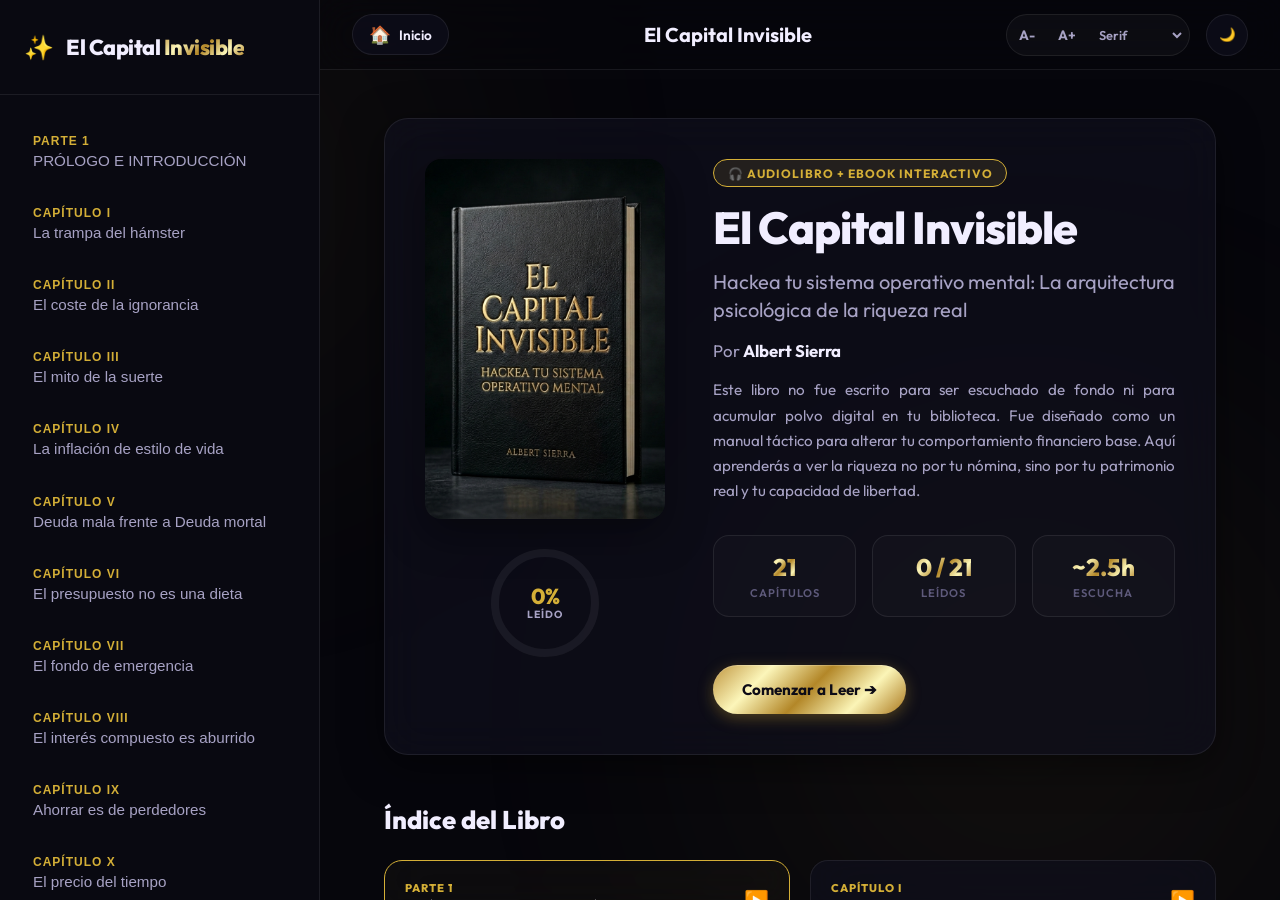
==== commit cab7525c: "Implement liquid gold metallic styling: reflective gradients on buttons, text highlights, progress b" ====
--- a/index.html
+++ b/index.html
@@ -80,8 +80,17 @@
                             <img src="cover.png" alt="Portada El Capital Invisible" class="book-cover-img" id="dashboard-cover">
                             <div class="progress-ring-container">
                                 <svg class="progress-ring" width="120" height="120">
+                                    <defs>
+                                        <linearGradient id="liquid-gold-grad" x1="0%" y1="0%" x2="100%" y2="100%">
+                                            <stop offset="0%" stop-color="#bf953f" />
+                                            <stop offset="25%" stop-color="#fcf6ba" />
+                                            <stop offset="50%" stop-color="#b38728" />
+                                            <stop offset="75%" stop-color="#fbf5b7" />
+                                            <stop offset="100%" stop-color="#aa771c" />
+                                        </linearGradient>
+                                    </defs>
                                     <circle class="progress-ring__circle-bg" stroke="rgba(255,255,255,0.06)" stroke-width="8" fill="transparent" r="50" cx="60" cy="60"/>
-                                    <circle class="progress-ring__circle" id="progress-circle-bar" stroke="var(--gold-color)" stroke-width="8" fill="transparent" r="50" cx="60" cy="60" stroke-dasharray="314.16" stroke-dashoffset="314.16"/>
+                                    <circle class="progress-ring__circle" id="progress-circle-bar" stroke="url(#liquid-gold-grad)" stroke-width="8" fill="transparent" r="50" cx="60" cy="60" stroke-dasharray="314.16" stroke-dashoffset="314.16"/>
                                 </svg>
                                 <div class="progress-ring-text">
                                     <span id="dashboard-progress-percent">0%</span>
--- a/styles.css
+++ b/styles.css
@@ -7,6 +7,7 @@
     --font-serif: 'Georgia', 'Playfair Display', serif;
 
     /* Dark Mode Theme (Default) */
+    /* Dark Mode Theme (Default) */
     --bg-main: #06060c;
     --bg-surface: rgba(16, 16, 30, 0.65);
     --bg-sidebar: rgba(10, 10, 18, 0.95);
@@ -16,15 +17,16 @@
     --text-secondary: #a7a2c4;
     --text-muted: #5e5a7b;
     
-    --primary-color: #8a4bf3;
-    --primary-glow: rgba(138, 75, 243, 0.4);
-    --gold-color: #c9a84c;
-    --gold-glow: rgba(201, 168, 76, 0.35);
+    --primary-color: #D4AF37;
+    --primary-glow: rgba(212, 175, 55, 0.4);
+    --gold-color: #D4AF37;
+    --gold-glow: rgba(212, 175, 55, 0.35);
+    --liquid-gold: linear-gradient(135deg, #bf953f 0%, #fcf6ba 25%, #b38728 50%, #fbf5b7 75%, #aa771c 100%);
     
     --glass-blur: blur(20px);
     --glass-shadow: 0 10px 40px rgba(0, 0, 0, 0.5);
-    --sentence-highlight-bg: rgba(201, 168, 76, 0.15);
-    --sentence-highlight-border: #c9a84c;
+    --sentence-highlight-bg: rgba(212, 175, 55, 0.15);
+    --sentence-highlight-border: #D4AF37;
     
     --transition-smooth: all 0.3s cubic-bezier(0.25, 0.8, 0.25, 1);
     --transition-quick: all 0.15s ease;
@@ -41,12 +43,12 @@
     --text-secondary: #5a5475;
     --text-muted: #9590b2;
     
-    --primary-color: #7224ec;
-    --primary-glow: rgba(114, 36, 236, 0.2);
+    --primary-color: #b38f2e;
+    --primary-glow: rgba(179, 143, 46, 0.25);
     --gold-color: #b38f2e;
     --gold-glow: rgba(179, 143, 46, 0.25);
     
-    --glass-shadow: 0 10px 30px rgba(114, 36, 236, 0.06);
+    --glass-shadow: 0 10px 30px rgba(179, 143, 46, 0.06);
     --sentence-highlight-bg: rgba(179, 143, 46, 0.12);
     --sentence-highlight-border: #b38f2e;
 }
@@ -62,14 +64,14 @@
     --text-secondary: #6e5c4a;
     --text-muted: #a39281;
     
-    --primary-color: #9c5c24;
-    --primary-glow: rgba(156, 92, 36, 0.2);
-    --gold-color: #b38f2e;
-    --gold-glow: rgba(179, 143, 46, 0.25);
+    --primary-color: #a08030;
+    --primary-glow: rgba(160, 128, 48, 0.2);
+    --gold-color: #a08030;
+    --gold-glow: rgba(160, 128, 48, 0.2);
     
     --glass-shadow: 0 10px 35px rgba(90, 70, 50, 0.05);
-    --sentence-highlight-bg: rgba(179, 143, 46, 0.14);
-    --sentence-highlight-border: #b38f2e;
+    --sentence-highlight-bg: rgba(160, 128, 48, 0.14);
+    --sentence-highlight-border: #a08030;
 }
 
 /* ==========================================================================
@@ -163,7 +165,10 @@
 }
 
 .gold-text {
-    color: var(--gold-color);
+    background: var(--liquid-gold);
+    -webkit-background-clip: text;
+    -webkit-text-fill-color: transparent;
+    display: inline-block;
 }
 
 .close-sidebar-btn {
@@ -497,7 +502,7 @@
 .progress-bar-fill {
     height: 100%;
     width: 0%;
-    background: linear-gradient(90deg, var(--primary-color), var(--gold-color));
+    background: var(--liquid-gold);
     border-radius: 100px;
     transition: width 0.15s ease;
 }
@@ -574,14 +579,14 @@
 .btn-primary {
     width: 60px;
     height: 60px;
-    background: linear-gradient(135deg, var(--gold-color), #f7df8f);
-    color: #0d0b16;
-    box-shadow: 0 4px 15px var(--gold-glow);
+    background: var(--liquid-gold) !important;
+    color: #0d0b16 !important;
+    box-shadow: 0 4px 15px rgba(179, 143, 46, 0.4), inset 0 1px 0 rgba(255, 255, 255, 0.2);
 }
 
 .btn-primary:hover {
     transform: scale(1.08);
-    box-shadow: 0 6px 20px var(--gold-color);
+    box-shadow: 0 6px 20px rgba(179, 143, 46, 0.6), inset 0 1px 0 rgba(255, 255, 255, 0.3);
 }
 
 .btn-secondary {
@@ -959,7 +964,10 @@
 .stat-val {
     font-size: 1.5rem;
     font-weight: 800;
-    color: var(--gold-color);
+    background: var(--liquid-gold);
+    -webkit-background-clip: text;
+    -webkit-text-fill-color: transparent;
+    display: inline-block;
 }
 
 .stat-lbl {
@@ -988,15 +996,15 @@
 }
 
 .btn-primary-dash {
-    background: linear-gradient(135deg, var(--gold-color), #f7df8f);
-    color: #0d0b16;
-    box-shadow: 0 4px 15px var(--gold-glow);
+    background: var(--liquid-gold) !important;
+    color: #0d0b16 !important;
+    box-shadow: 0 4px 15px rgba(179, 143, 46, 0.4), inset 0 1px 0 rgba(255, 255, 255, 0.2);
     border: none;
 }
 
 .btn-primary-dash:hover {
     transform: scale(1.03);
-    box-shadow: 0 6px 20px var(--gold-color);
+    box-shadow: 0 6px 20px rgba(179, 143, 46, 0.6), inset 0 1px 0 rgba(255, 255, 255, 0.3);
 }
 
 .btn-secondary-dash {
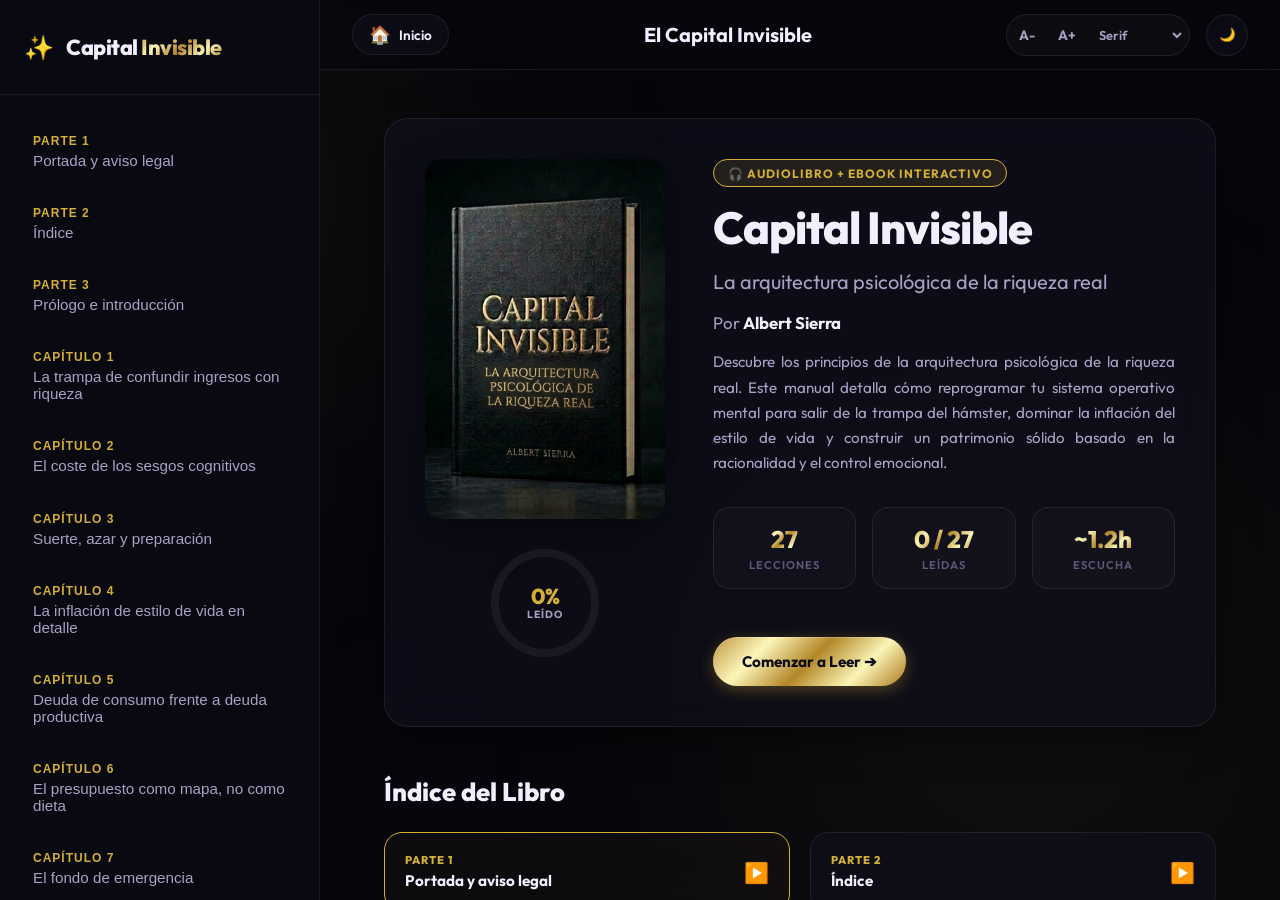
==== commit 7071c473: "Reparar PWA y aplicar correcciones legales al lector - manifest.json y sw.js: añadidos a git (nunca " ====
--- a/index.html
+++ b/index.html
@@ -3,7 +3,7 @@
 <head>
     <meta charset="UTF-8">
     <meta name="viewport" content="width=device-width, initial-scale=1.0">
-    <title>Lector Inteligente - El Capital Invisible</title>
+    <title>Lector Inteligente - Capital Invisible</title>
     
     <!-- Google Fonts -->
     <link rel="preconnect" href="https://fonts.googleapis.com">
@@ -12,6 +12,7 @@
     
     <!-- Styles -->
     <link rel="stylesheet" href="styles.css">
+    <link rel="manifest" href="manifest.json">
 </head>
 <body class="dark-theme">
     <!-- Background glows -->
@@ -24,7 +25,7 @@
             <div class="sidebar-header">
                 <div class="logo-area">
                     <span class="logo-icon">✨</span>
-                    <h2>El Capital <span class="gold-text">Invisible</span></h2>
+                    <h2>Capital <span class="gold-text">Invisible</span></h2>
                 </div>
                 <button class="close-sidebar-btn" id="close-sidebar-mobile" aria-label="Cerrar menú">×</button>
             </div>
@@ -53,7 +54,7 @@
                     </button>
                 </div>
                 <div class="header-center">
-                    <h1 id="current-chapter-title">El Capital Invisible</h1>
+                    <h1 id="current-chapter-title">Capital Invisible</h1>
                 </div>
                 <div class="top-bar-right">
                     <div class="ebook-controls" id="ebook-controls">
@@ -77,7 +78,7 @@
                 <div class="dashboard-container">
                     <div class="dashboard-hero">
                         <div class="book-cover-wrapper">
-                            <img src="cover.png" alt="Portada El Capital Invisible" class="book-cover-img" id="dashboard-cover">
+                            <img src="mockup-capital.jpg" alt="Portada Capital Invisible" class="book-cover-img" id="dashboard-cover">
                             <div class="progress-ring-container">
                                 <svg class="progress-ring" width="120" height="120">
                                     <defs>
@@ -100,24 +101,24 @@
                         </div>
                         <div class="book-details">
                             <span class="badge">🎧 AUDIOLIBRO + EBOOK INTERACTIVO</span>
-                            <h2 class="book-title">El Capital Invisible</h2>
-                            <p class="book-subtitle">Hackea tu sistema operativo mental: La arquitectura psicológica de la riqueza real</p>
+                            <h2 class="book-title">Capital Invisible</h2>
+                            <p class="book-subtitle">La arquitectura psicológica de la riqueza real</p>
                             <p class="book-author">Por <strong>Albert Sierra</strong></p>
                             <p class="book-description">
-                                Este libro no fue escrito para ser escuchado de fondo ni para acumular polvo digital en tu biblioteca. Fue diseñado como un manual táctico para alterar tu comportamiento financiero base. Aquí aprenderás a ver la riqueza no por tu nómina, sino por tu patrimonio real y tu capacidad de libertad.
+                                Descubre los principios de la arquitectura psicológica de la riqueza real. Este manual detalla cómo reprogramar tu sistema operativo mental para salir de la trampa del hámster, dominar la inflación del estilo de vida y construir un patrimonio sólido basado en la racionalidad y el control emocional.
                             </p>
                             
                             <div class="dashboard-stats">
                                 <div class="stat-card">
-                                    <span class="stat-val" id="stat-chapters-count">21</span>
-                                    <span class="stat-lbl">Capítulos</span>
+                                    <span class="stat-val" id="stat-chapters-count">27</span>
+                                    <span class="stat-lbl">Lecciones</span>
                                 </div>
                                 <div class="stat-card">
-                                    <span class="stat-val" id="stat-progress-chapters">0 / 21</span>
-                                    <span class="stat-lbl">Leídos</span>
+                                    <span class="stat-val" id="stat-progress-chapters">0 / 27</span>
+                                    <span class="stat-lbl">Leídas</span>
                                 </div>
                                 <div class="stat-card">
-                                    <span class="stat-val">~2.5h</span>
+                                    <span class="stat-val" id="stat-listen-hours">~1.2h</span>
                                     <span class="stat-lbl">Escucha</span>
                                 </div>
                             </div>
@@ -128,6 +129,9 @@
                                 </button>
                                 <button class="btn-dashboard btn-secondary-dash hidden" id="btn-resume-reading">
                                     Continuar Lectura
+                                </button>
+                                <button class="btn-dashboard btn-secondary-dash hidden" id="btn-install-pwa">
+                                    📥 Descargar App
                                 </button>
                             </div>
                         </div>
@@ -210,5 +214,101 @@
 
     <!-- Scripts -->
     <script src="app.js"></script>
+
+<script>
+  if ('serviceWorker' in navigator) {
+    window.addEventListener('load', () => {
+      navigator.serviceWorker.register('./sw.js')
+        .then(reg => console.log('Service Worker registered', reg))
+        .catch(err => console.error('Service Worker registration failed', err));
+    });
+  }
+
+  // PWA Install Prompt Logic
+  let deferredPrompt;
+  const btnInstallPwa = document.getElementById('btn-install-pwa');
+  const iosModal = document.getElementById('ios-install-modal');
+  const iosCloseBtn = document.getElementById('ios-modal-close-btn');
+
+  function isStandalone() {
+    return window.navigator.standalone || window.matchMedia('(display-mode: standalone)').matches;
+  }
+
+  function isIOS() {
+    return /iPad|iPhone|iPod/.test(navigator.userAgent) && !window.MSStream;
+  }
+
+  function initInstallButton() {
+    if (isStandalone()) {
+      return;
+    }
+
+    if (isIOS()) {
+      btnInstallPwa.classList.remove('hidden');
+      
+      btnInstallPwa.addEventListener('click', () => {
+        iosModal.style.display = 'flex';
+        setTimeout(() => iosModal.classList.add('open'), 10);
+      });
+      
+      iosCloseBtn.addEventListener('click', () => {
+        iosModal.classList.remove('open');
+        setTimeout(() => iosModal.style.display = 'none', 300);
+      });
+      
+      iosModal.addEventListener('click', (e) => {
+        if (e.target === iosModal) {
+          iosModal.classList.remove('open');
+          setTimeout(() => iosModal.style.display = 'none', 300);
+        }
+      });
+      return;
+    }
+
+    window.addEventListener('beforeinstallprompt', (e) => {
+      e.preventDefault();
+      deferredPrompt = e;
+      btnInstallPwa.classList.remove('hidden');
+
+      btnInstallPwa.addEventListener('click', () => {
+        btnInstallPwa.classList.add('hidden');
+        deferredPrompt.prompt();
+        deferredPrompt.userChoice.then((choiceResult) => {
+          if (choiceResult.outcome === 'accepted') {
+            console.log('User accepted install prompt');
+          } else {
+            console.log('User dismissed install prompt');
+            btnInstallPwa.classList.remove('hidden');
+          }
+          deferredPrompt = null;
+        });
+      });
+    });
+
+    window.addEventListener('appinstalled', (evt) => {
+      console.log('PWA was installed');
+      btnInstallPwa.classList.add('hidden');
+    });
+  }
+
+  initInstallButton();
+</script>
+
+<!-- iOS Install Modal Overlay -->
+<div id="ios-install-modal" class="ios-modal-overlay">
+    <div class="ios-modal-container">
+        <button class="ios-modal-close" id="ios-modal-close-btn">&times;</button>
+        <div class="ios-modal-title">Cómo Descargar la App en tu iPhone/iPad</div>
+        <p class="ios-modal-text">Para instalar esta aplicación en tu dispositivo de forma nativa:</p>
+        <ol class="ios-modal-steps">
+            <li>Pulsa el botón de <b>Compartir</b> <span style="font-size: 1.25rem;">📤</span> (en la barra inferior de Safari).</li>
+            <li>Selecciona la opción <b>'Añadir a la pantalla de inicio'</b> <span style="font-size: 1.25rem;">➕</span> en el menú.</li>
+            <li>¡Listo! Aparecerá en tu pantalla de inicio como una aplicación más.</li>
+        </ol>
+    </div>
+</div>
+  <!-- Cloudflare Web Analytics -->
+  <!-- Cloudflare Web Analytics: pendiente de token real (placeholder eliminado, no medía nada) -->
+  <!-- End Cloudflare Web Analytics -->
 </body>
 </html>
--- a/styles.css
+++ b/styles.css
@@ -10,6 +10,7 @@
     /* Dark Mode Theme (Default) */
     --bg-main: #06060c;
     --bg-surface: rgba(16, 16, 30, 0.65);
+    --player-bar-bg: rgba(16, 16, 30, 0.1);
     --bg-sidebar: rgba(10, 10, 18, 0.95);
     --border-color: rgba(255, 255, 255, 0.08);
     
@@ -36,6 +37,7 @@
 .light-theme {
     --bg-main: #f5f5fa;
     --bg-surface: rgba(255, 255, 255, 0.8);
+    --player-bar-bg: rgba(255, 255, 255, 0.12);
     --bg-sidebar: rgba(240, 240, 248, 0.95);
     --border-color: rgba(0, 0, 0, 0.08);
     
@@ -57,6 +59,7 @@
 .sepia-theme {
     --bg-main: #f4ecd8;
     --bg-surface: rgba(253, 251, 245, 0.82);
+    --player-bar-bg: rgba(253, 251, 245, 0.12);
     --bg-sidebar: rgba(240, 230, 210, 0.95);
     --border-color: rgba(90, 70, 50, 0.1);
     
@@ -290,10 +293,21 @@
     height: 24px;
 }
 
+.header-center {
+    flex: 1;
+    min-width: 0;
+    overflow: hidden;
+    text-align: center;
+    padding: 0 0.75rem;
+}
+
 .header-center h1 {
     font-size: 1.25rem;
     font-weight: 700;
     color: var(--text-primary);
+    white-space: nowrap;
+    overflow: hidden;
+    text-overflow: ellipsis;
 }
 
 .theme-toggle-btn {
@@ -425,7 +439,7 @@
     bottom: 2rem;
     left: 2rem;
     right: 2rem;
-    background-color: var(--bg-surface);
+    background-color: var(--player-bar-bg);
     backdrop-filter: var(--glass-blur);
     border: 1px solid var(--border-color);
     border-radius: 24px;
@@ -1197,10 +1211,18 @@
         grid-template-columns: 1fr;
     }
     
+    .top-bar {
+        padding: 0 0.75rem;
+    }
+
+    .header-center h1 {
+        font-size: 0.95rem;
+    }
+
     .top-bar-right {
         gap: 0.5rem;
     }
-    
+
     .ebook-controls {
         gap: 0.25rem;
     }
@@ -1209,3 +1231,90 @@
         display: none; /* Hide font selector on very small screens to save space */
     }
 }
+
+/* iOS PWA Install Modal Styles */
+.ios-modal-overlay {
+    position: fixed;
+    top: 0;
+    left: 0;
+    width: 100%;
+    height: 100%;
+    background-color: rgba(6, 6, 8, 0.85);
+    display: none;
+    justify-content: center;
+    align-items: center;
+    z-index: 10000;
+    backdrop-filter: blur(8px);
+    opacity: 0;
+    transition: opacity 0.3s ease;
+}
+
+.ios-modal-overlay.open {
+    display: flex;
+    opacity: 1;
+}
+
+.ios-modal-container {
+    background: rgba(18, 18, 22, 0.95);
+    border: 1px solid var(--gold-color);
+    border-radius: 20px;
+    padding: 2.5rem 2rem;
+    max-width: 420px;
+    width: 90%;
+    position: relative;
+    box-shadow: 0 15px 35px rgba(0, 0, 0, 0.5);
+    text-align: left;
+    font-family: var(--font-ui);
+    color: var(--text-primary);
+}
+
+.ios-modal-close {
+    position: absolute;
+    top: 1rem;
+    right: 1rem;
+    background: none;
+    border: none;
+    font-size: 1.75rem;
+    color: var(--text-muted);
+    cursor: pointer;
+    line-height: 1;
+    transition: var(--transition-quick);
+}
+
+.ios-modal-close:hover {
+    color: var(--gold-color);
+}
+
+.ios-modal-title {
+    font-size: 1.25rem;
+    font-weight: 800;
+    color: var(--gold-color);
+    margin-bottom: 1rem;
+    letter-spacing: -0.5px;
+    line-height: 1.3;
+}
+
+.ios-modal-text {
+    font-size: 0.95rem;
+    color: var(--text-secondary);
+    margin-bottom: 1.25rem;
+    line-height: 1.5;
+}
+
+.ios-modal-steps {
+    padding-left: 1.25rem;
+    margin: 0;
+    display: flex;
+    flex-direction: column;
+    gap: 0.75rem;
+}
+
+.ios-modal-steps li {
+    font-size: 0.95rem;
+    line-height: 1.5;
+    color: var(--text-secondary);
+}
+
+.ios-modal-steps b {
+    color: var(--text-primary);
+}
